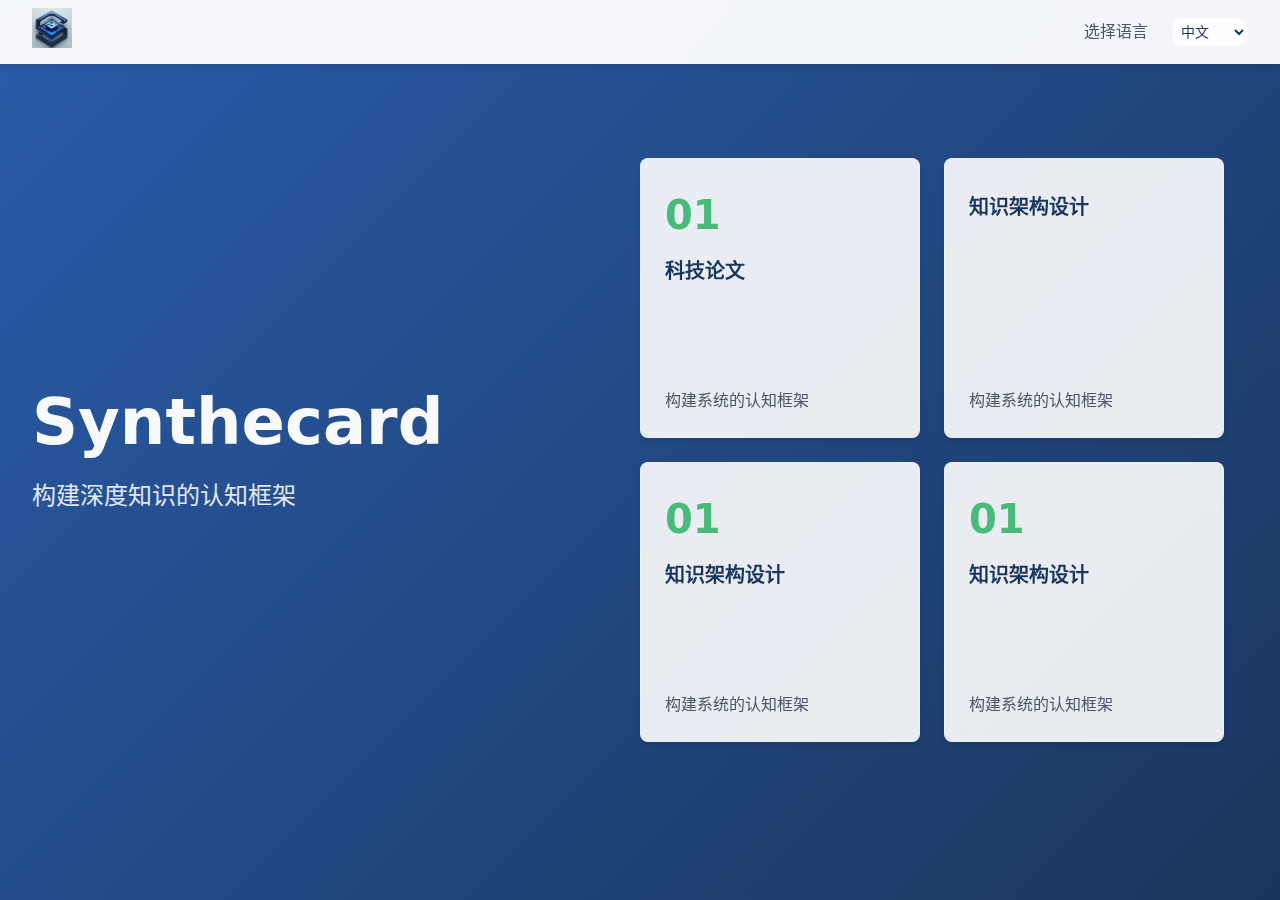
==== index-ch.html @ c4fd47d4 "Add files via upload" ====
<!DOCTYPE html>
<html lang="zh-CN">
<head>
    <meta charset="UTF-8">
    <meta name="viewport" content="width=device-width, initial-scale=1.0, maximum-scale=5.0">
    <link rel="stylesheet" type="text/css" href="styles.css">
    <link rel="stylesheet" type="text/css" href="card.css">
    <title>Synthecard - 知识卡片</title>
   
</head>
<body>
    <nav class="navbar">
        <div class="nav-logo">
            <img src="logo.jpg" alt="Synthecard Logo">
        </div>
        <div class="nav-links">
            <label for="language-select">
                <span class="sr-only">选择语言</span>
            </label>
            <select id="language-select" class="nav-select" onchange="changeLanguage(this.value)">
                <option value="index.html">English</option>
                <option value="index-ch.html" selected>中文</option>
            </select>
        </div>
    </nav>
    
    <section class="hero">
        <h1>Synthecard</h1>
        <h2>构建深度知识的认知框架</h2>

        <section class="courses">
            <div class="cards-container">
              <a href="essay.html" class="card">
                <strong>01</strong>
                <h3>科技论文</h3>
                <p>构建系统的认知框架</p>
              </a>
              <!-- 重复3个相同结构的card -->
              <a href="#" class="card">
                <strong></strong>
                <h3>知识架构设计</h3>
                <p>构建系统的认知框架</p>
              </a>
               <a href="#" class="card">
                <strong>01</strong>
                <h3>知识架构设计</h3>
                <p>构建系统的认知框架</p>
              </a> 
              <a href="#" class="card">
                <strong>01</strong>
                <h3>知识架构设计</h3>
                <p>构建系统的认知框架</p>
              </a>
            </div>
            
          </section>
    </section>

    <script>
        function changeLanguage(language) {
            window.location.href = language;
        }
    </script>
</body>
</html>
---- styles.css ----
/* 设计系统变量 */
:root {
    --primary-900: #1A365D;        /* 品牌主色 */
    --primary-500: #2A5CAA;
    --neutral-100: #F8F9FA;         /* 中性色阶 */
    --neutral-600: #4A5568;
    --accent-400: #48BB78;          /* 强调色 */
    --spacing-base: 0.5rem;         /* 间距体系 */
    --radius-lg: 0.5rem;            /* 圆角系统 */
    --shadow-md: 0 4px 6px -1px rgba(0, 0, 0, 0.1);
    --text-primary: var(--neutral-100);
}

/* 基础重置与排版系统 */
* { 
    margin: 0; 
    box-sizing: border-box;
}

body {
    font-family: system-ui, -apple-system, sans-serif;
    line-height: 1.6;
    color: var(--neutral-600);
}

/* 导航栏优化 */
.navbar {
    display: flex;
    justify-content: space-between;
    align-items: center;
    position: fixed;
    top: 0;
    width: 100%;
    padding: var(--spacing-base) calc(var(--spacing-base) * 4);
    background: rgba(255, 255, 255, 0.95);
    backdrop-filter: blur(12px);
    box-shadow: var(--shadow-md);
    z-index: 1000;
}

.nav-logo img {
    height: 2.5rem;
    transition: transform 0.3s ease;
}

.nav-links {
    display: flex;
    align-items: center;
    gap: calc(var(--spacing-base) * 3);
}

.nav-select {
    padding: calc(var(--spacing-base) * 0.5);
    border: 1px solid var(--neutral-100);
    border-radius: var(--radius-lg);
    background: rgba(255, 255, 255, 0.8);
    color: var(--primary-900);
    font-size: 0.875rem;
}

/* 英雄区域优化 */
.hero {
    min-height: 100vh;
    display: flex;
    flex-direction: column;
    justify-content: center;
    padding: calc(var(--spacing-base) * 8) calc(var(--spacing-base) * 4);
    background: linear-gradient(135deg, var(--primary-500) 0%, var(--primary-900) 100%);
    color: var(--text-primary);
}

h1 {
    font-size: clamp(2.5rem, 8vw, 4rem);
    line-height: 1.2;
    margin-bottom: calc(var(--spacing-base) * 2);
    max-width: 16ch;
}

h2 {
    font-size: clamp(1.25rem, 4vw, 1.5rem);
    font-weight: 400;
    opacity: 0.9;
    max-width: 24ch;
}

/* 交互优化 */
.nav-logo:hover img {
    transform: scale(1.05);
}

.nav-select:hover {
    border-color: var(--accent-400);
}

/* 响应式设计 */
@media (max-width: 768px) {
    .navbar {
        padding: var(--spacing-base);
    }
    
    h1 {
        margin-bottom: var(--spacing-base);
    }
    
    .nav-links label {
        display: none;
    }
}
---- card.css ----
/* 在:root中添加 */
:root {
    /* 新增卡片相关变量 */
    --card-bg: rgba(255, 255, 255, 0.9);
    --card-spacing: var(--spacing-base);
    --card-elevation: 0 4px 6px -1px rgba(0, 0, 0, 0.1);
  }
  
  /* 卡片容器 */
  .cards-container {
    display: grid;
    grid-template-columns: repeat(2, minmax(280px, 1fr));
    gap: calc(var(--spacing-base) * 3);
    max-width: 1200px;
    margin: 0 auto;
    padding: calc(var(--spacing-base) * 6) calc(var(--spacing-base) * 4);
  }

  .cards-container a{
    text-decoration: none;
  }
  
  /* 卡片优化 */
  .card {
    background: var(--card-bg);
    border-radius: var(--radius-lg);
    padding: calc(var(--spacing-base) * 3);
    box-shadow: var(--card-elevation);
    backdrop-filter: blur(10px);
    transition: all 0.4s cubic-bezier(0.22, 1, 0.36, 1);
    display: flex;
    flex-direction: column;
    min-height: 280px;
    border: 1px solid rgba(255, 255, 255, 0.2);
  }
  
  .card strong {
    font-size: clamp(2rem, 5vw, 2.5rem);
    color: var(--accent-400);
    margin-bottom: var(--spacing-base);
    display: block;
    transition: transform 0.3s ease;

  }
  
  .card h3 {
    font-size: 1.25rem;
    margin-bottom: calc(var(--spacing-base) * 0.5);
    color: var(--primary-900);
    
  }
  
  .card p {
    color: var(--neutral-600);
    line-height: 1.5;
    margin-top: auto;

  }

  
  /* 悬停交互优化 */
  .card:hover {
    transform: translateY(-8px) perspective(1000px) rotateX(5deg);
    box-shadow: 0 12px 24px rgba(0, 0, 0, 0.15);
  }
  
  .card:hover strong {
    transform: scale(1.1);
  }
  
  /* 响应式布局 */
  @media (max-width: 1024px) {
    .cards-container {
      grid-template-columns: 1fr;
      max-width: 600px;
    }
  }
  
  /* 右侧布局调整 */
  @media (min-width: 1280px) {
    .cards-container {
      position: absolute;
      top: 50%;
      right: calc(var(--spacing-base) * 4);
      transform: translateY(-50%);
      width: 50%;
    }
  }
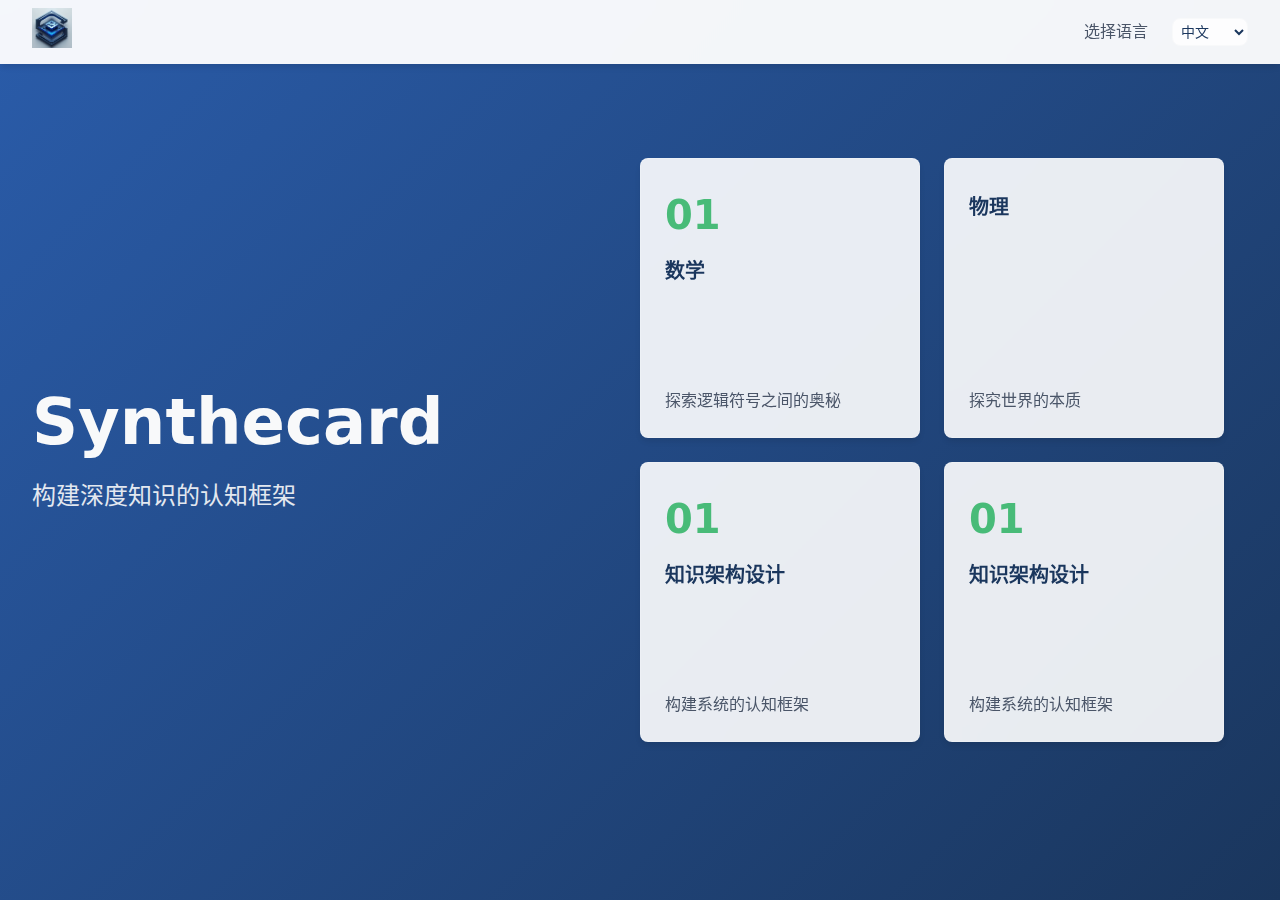
==== commit 81589058: "Update index-ch.html" ====
--- a/index-ch.html
+++ b/index-ch.html
@@ -30,16 +30,15 @@
 
         <section class="courses">
             <div class="cards-container">
-              <a href="essay.html" class="card">
+              <a href="math.html" class="card">
                 <strong>01</strong>
-                <h3>科技论文</h3>
-                <p>构建系统的认知框架</p>
+                <h3>数学</h3>
+                <p>探索逻辑符号之间的奥秘</p>
               </a>
-              <!-- 重复3个相同结构的card -->
-              <a href="#" class="card">
+              <a href="physics.html" class="card">
                 <strong></strong>
-                <h3>知识架构设计</h3>
-                <p>构建系统的认知框架</p>
+                <h3>物理</h3>
+                <p>探究世界的本质</p>
               </a>
                <a href="#" class="card">
                 <strong>01</strong>
@@ -62,4 +61,4 @@
         }
     </script>
 </body>
-</html>+</html>
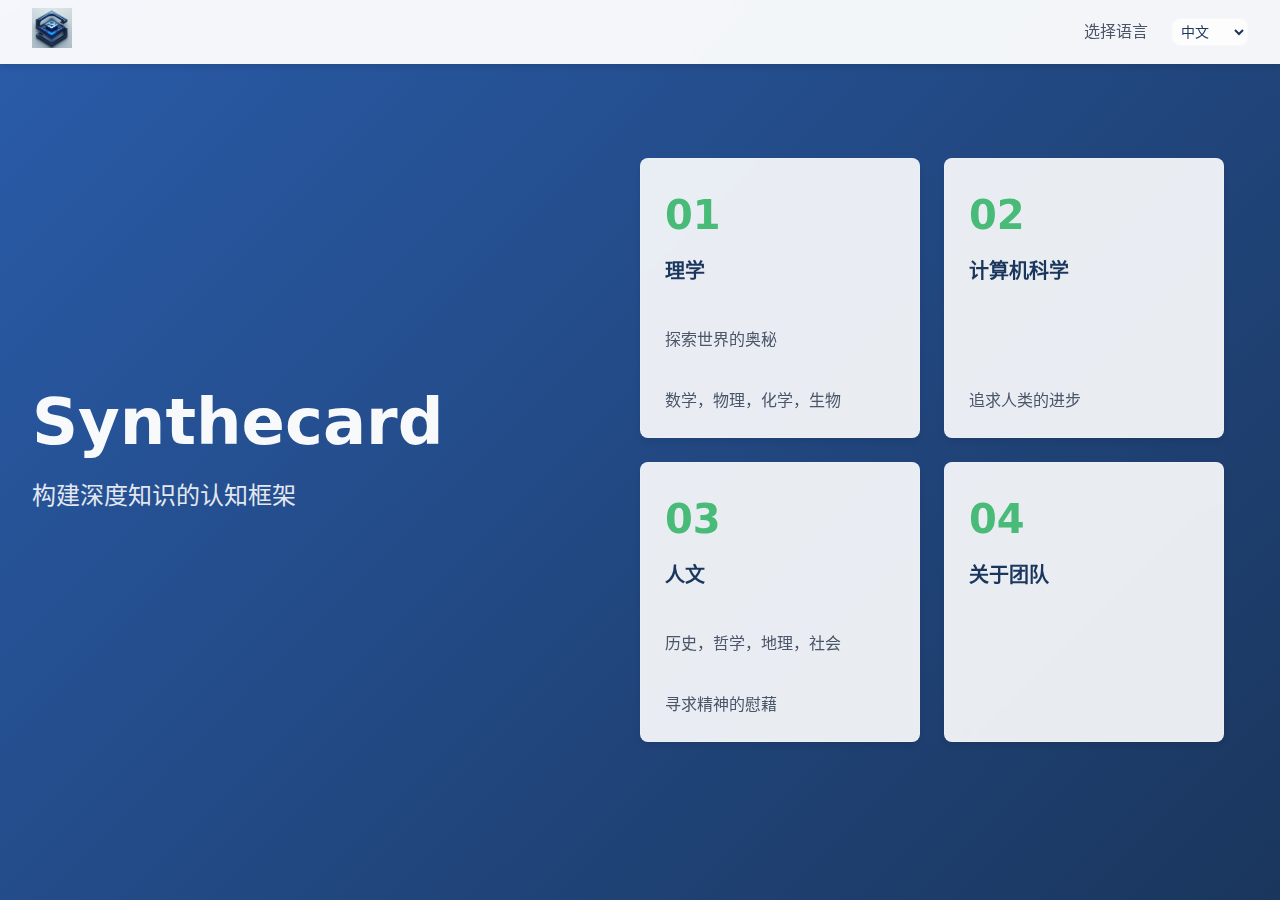
==== commit 44beb98f: "Update index-ch.html" ====
--- a/index-ch.html
+++ b/index-ch.html
@@ -30,25 +30,27 @@
 
         <section class="courses">
             <div class="cards-container">
-              <a href="math.html" class="card">
+              <a href="science.html" class="card">
                 <strong>01</strong>
-                <h3>数学</h3>
-                <p>探索逻辑符号之间的奥秘</p>
+                <h3>理学</h3>
+                  
+                <p>探索世界的奥秘</p>
+                <p>数学，物理，化学，生物</p>
               </a>
-              <a href="physics.html" class="card">
-                <strong></strong>
-                <h3>物理</h3>
-                <p>探究世界的本质</p>
+              <a href="computer.html" class="card">
+                <strong>02</strong>
+                <h3>计算机科学</h3>
+                <p>追求人类的进步</p>
               </a>
-               <a href="#" class="card">
-                <strong>01</strong>
-                <h3>知识架构设计</h3>
-                <p>构建系统的认知框架</p>
+               <a href="social.html" class="card">
+                <strong>03</strong>
+                <h3>人文</h3>
+                <p>历史，哲学，地理，社会</p>
+                <p>寻求精神的慰藉</p>
               </a> 
-              <a href="#" class="card">
-                <strong>01</strong>
-                <h3>知识架构设计</h3>
-                <p>构建系统的认知框架</p>
+              <a href="team.html" class="card">
+                <strong>04</strong>
+                <h3>关于团队</h3>
               </a>
             </div>
             
